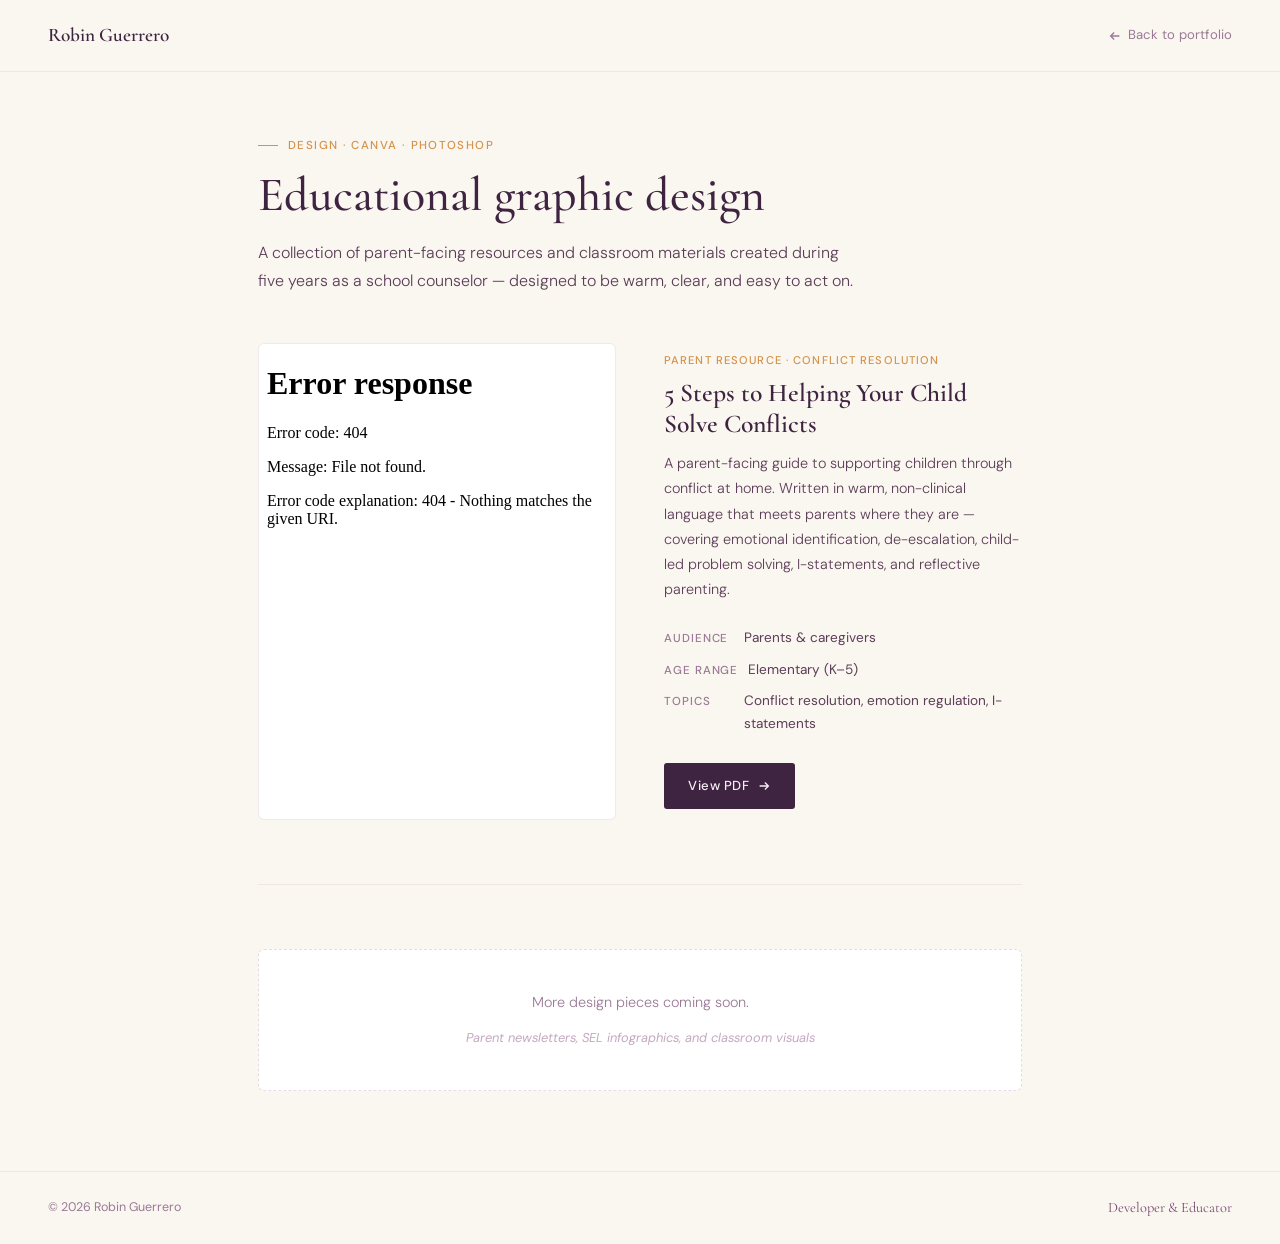
==== design-work.html @ 82683e05 "Added new project card and pdf file to design work" ====
<!DOCTYPE html>
<html lang="en">
<head>
<meta charset="UTF-8">
<meta name="viewport" content="width=device-width, initial-scale=1.0">
<title>Design Work — Robin Guerrero</title>
<link rel="preconnect" href="https://fonts.googleapis.com">
<link rel="preconnect" href="https://fonts.gstatic.com" crossorigin>
<link href="https://fonts.googleapis.com/css2?family=Cormorant+Garamond:ital,wght@0,400;0,500;0,600;1,400&family=DM+Sans:wght@300;400;500&display=swap" rel="stylesheet">
<style>
  :root {
    --plum-deep: #3E2440; --plum-mid: #7A4A72; --plum-light: #C4A8C0;
    --plum-wash: #F5EEF4; --amber: #D4924A; --amber-wash: #FAF3E8;
    --parchment: #FAF6F0; --ink: #2A1A28; --ink-mid: #5C3D58; --ink-light: #9A7A96;
    --white: #FFFFFF;
  }
  *, *::before, *::after { box-sizing: border-box; margin: 0; padding: 0; }
  html { scroll-behavior: smooth; }
  body { font-family: 'DM Sans', sans-serif; background: var(--parchment); color: var(--ink); line-height: 1.7; }

  nav {
    display: flex; justify-content: space-between; align-items: center;
    padding: 1.2rem 3rem;
    background: rgba(250,246,240,0.95);
    border-bottom: 1px solid rgba(196,168,192,0.2);
    position: sticky; top: 0; z-index: 100;
    backdrop-filter: blur(8px);
  }
  .nav-logo { font-family: 'Cormorant Garamond', serif; font-size: 1.2rem; font-weight: 600; color: var(--plum-deep); text-decoration: none; }
  .nav-back { font-size: 0.82rem; color: var(--ink-light); text-decoration: none; display: flex; align-items: center; gap: 6px; transition: color 0.2s; }
  .nav-back:hover { color: var(--amber); }

  .page-header { padding: 4rem 3rem 2rem; max-width: 860px; margin: 0 auto; }
  .page-tag { font-size: 0.72rem; font-weight: 500; letter-spacing: 0.12em; text-transform: uppercase; color: var(--amber); margin-bottom: 0.75rem; display: flex; align-items: center; gap: 10px; }
  .page-tag::before { content: ''; display: block; width: 20px; height: 1px; background: var(--amber); }
  .page-title { font-family: 'Cormorant Garamond', serif; font-size: clamp(2rem, 4vw, 3rem); font-weight: 500; color: var(--plum-deep); margin-bottom: 1rem; line-height: 1.15; }
  .page-sub { font-size: 1rem; color: var(--ink-mid); font-weight: 300; max-width: 600px; line-height: 1.75; }

  .pieces-wrap { padding: 1rem 3rem 5rem; max-width: 860px; margin: 0 auto; display: flex; flex-direction: column; gap: 4rem; }

  .piece { display: grid; grid-template-columns: 1fr 1fr; gap: 3rem; align-items: start; }
  .piece.reverse { direction: rtl; }
  .piece.reverse > * { direction: ltr; }

  .piece-preview {
    background: var(--white);
    border: 1px solid rgba(196,168,192,0.25);
    border-radius: 6px;
    overflow: hidden;
    aspect-ratio: 3/4;
    display: flex; align-items: stretch;
  }

  .piece-preview iframe {
    width: 100%; height: 100%; border: none;
    pointer-events: none;
  }

  .piece-preview-placeholder {
    width: 100%; display: flex; flex-direction: column;
    align-items: center; justify-content: center; gap: 12px;
    background: var(--plum-wash);
    padding: 2rem;
    text-align: center;
  }

  .placeholder-icon {
    width: 52px; height: 52px; border-radius: 50%;
    background: rgba(122,74,114,0.15);
    display: flex; align-items: center; justify-content: center;
  }

  .placeholder-icon svg { width: 24px; height: 24px; stroke: var(--plum-mid); fill: none; stroke-width: 1.5; }

  .placeholder-title { font-family: 'Cormorant Garamond', serif; font-size: 1.1rem; font-weight: 600; color: var(--plum-deep); }
  .placeholder-sub { font-size: 0.82rem; color: var(--ink-light); }

  .piece-info { padding-top: 0.5rem; }
  .piece-tag { font-size: 0.7rem; font-weight: 500; letter-spacing: 0.1em; text-transform: uppercase; color: var(--amber); margin-bottom: 0.5rem; }
  .piece-title { font-family: 'Cormorant Garamond', serif; font-size: 1.6rem; font-weight: 600; color: var(--plum-deep); line-height: 1.2; margin-bottom: 0.75rem; }
  .piece-desc { font-size: 0.9rem; color: var(--ink-mid); font-weight: 300; line-height: 1.75; margin-bottom: 1.5rem; }

  .piece-meta { display: flex; flex-direction: column; gap: 8px; margin-bottom: 1.75rem; }
  .piece-meta-row { display: flex; gap: 10px; align-items: baseline; }
  .meta-label { font-size: 0.72rem; font-weight: 500; letter-spacing: 0.08em; text-transform: uppercase; color: var(--ink-light); min-width: 70px; }
  .meta-value { font-size: 0.85rem; color: var(--ink-mid); }

  .piece-cta {
    display: inline-flex; align-items: center; gap: 8px;
    padding: 0.75rem 1.5rem;
    background: var(--plum-deep);
    color: var(--plum-wash);
    border-radius: 3px;
    font-size: 0.82rem; font-weight: 500; letter-spacing: 0.04em;
    text-decoration: none;
    transition: background 0.2s, transform 0.15s;
  }
  .piece-cta:hover { background: var(--plum-mid); transform: translateY(-1px); }
  .piece-cta svg { width: 14px; height: 14px; stroke: currentColor; fill: none; stroke-width: 1.5; }

  .divider { height: 1px; background: rgba(196,168,192,0.2); }

  .add-more {
    background: var(--white);
    border: 1.5px dashed rgba(196,168,192,0.4);
    border-radius: 6px;
    padding: 2.5rem;
    text-align: center;
  }
  .add-more p { font-size: 0.9rem; color: var(--ink-light); font-weight: 300; margin-bottom: 0.5rem; }
  .add-more span { font-size: 0.8rem; color: var(--plum-light); font-style: italic; }

  footer {
    padding: 1.5rem 3rem; border-top: 1px solid rgba(196,168,192,0.2);
    display: flex; justify-content: space-between; align-items: center;
  }
  .footer-copy { font-size: 0.78rem; color: var(--ink-light); }
  .footer-name { font-family: 'Cormorant Garamond', serif; font-size: 0.9rem; color: var(--plum-mid); }

  @media (max-width: 700px) {
    nav { padding: 1rem 1.5rem; }
    .page-header { padding: 2.5rem 1.5rem 1.5rem; }
    .pieces-wrap { padding: 1rem 1.5rem 3rem; gap: 3rem; }
    .piece { grid-template-columns: 1fr; gap: 1.5rem; }
    .piece.reverse { direction: ltr; }
    footer { flex-direction: column; gap: 0.5rem; text-align: center; padding: 1.5rem; }
  }
</style>
</head>
<body>

<nav>
  <a class="nav-logo" href="index.html">Robin Guerrero</a>
  <a class="nav-back" href="index.html">
    <svg width="14" height="14" viewBox="0 0 16 16" fill="none" stroke="currentColor" stroke-width="1.5"><path d="M13 8H3M7 4L3 8l4 4"/></svg>
    Back to portfolio
  </a>
</nav>

<div class="page-header">
  <p class="page-tag">Design · Canva · Photoshop</p>
  <h1 class="page-title">Educational graphic design</h1>
  <p class="page-sub">A collection of parent-facing resources and classroom materials created during five years as a school counselor — designed to be warm, clear, and easy to act on.</p>
</div>

<div class="pieces-wrap">

  <!-- PIECE 1 -->
  <div class="piece">
    <div class="piece-preview">
      <iframe
        src="5_Steps_to_Helping_Your_Child_Solve_Conflicts.pdf"
        title="5 Steps to Helping Your Child Solve Conflicts">
      </iframe>
    </div>
    <div class="piece-info">
      <p class="piece-tag">Parent resource · Conflict resolution</p>
      <h2 class="piece-title">5 Steps to Helping Your Child Solve Conflicts</h2>
      <p class="piece-desc">A parent-facing guide to supporting children through conflict at home. Written in warm, non-clinical language that meets parents where they are — covering emotional identification, de-escalation, child-led problem solving, I-statements, and reflective parenting.</p>
      <div class="piece-meta">
        <div class="piece-meta-row">
          <span class="meta-label">Audience</span>
          <span class="meta-value">Parents & caregivers</span>
        </div>
        <div class="piece-meta-row">
          <span class="meta-label">Age range</span>
          <span class="meta-value">Elementary (K–5)</span>
        </div>
        <div class="piece-meta-row">
          <span class="meta-label">Topics</span>
          <span class="meta-value">Conflict resolution, emotion regulation, I-statements</span>
        </div>
      </div>
      <a class="piece-cta" href="5_Steps_to_Helping_Your_Child_Solve_Conflicts.pdf" target="_blank">
        View PDF
        <svg viewBox="0 0 16 16"><path d="M3 8h10M9 4l4 4-4 4"/></svg>
      </a>
    </div>
  </div>

  <div class="divider"></div>

  <!-- PLACEHOLDER FOR MORE PIECES -->
  <div class="add-more">
    <p>More design pieces coming soon.</p>
    <span>Parent newsletters, SEL infographics, and classroom visuals</span>
  </div>

</div>

<footer>
  <span class="footer-copy">&copy; 2026 Robin Guerrero</span>
  <span class="footer-name">Developer &amp; Educator</span>
</footer>

</body>
</html>
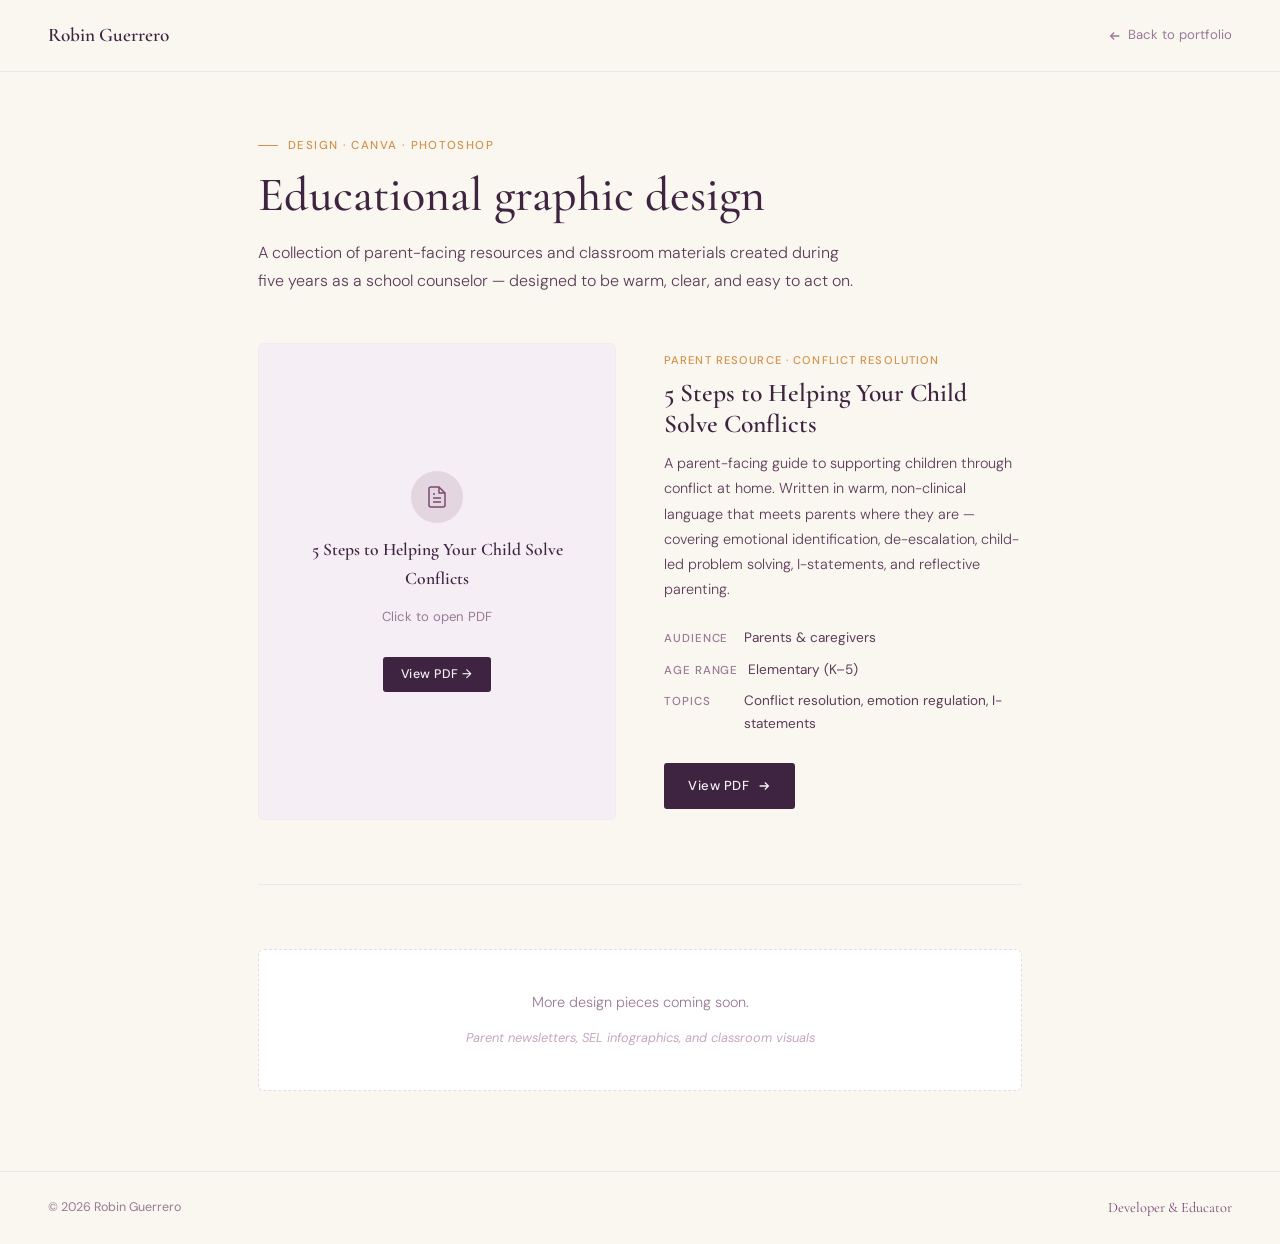
==== commit 7e2ff9bb: "Updated pdf viewer" ====
--- a/design-work.html
+++ b/design-work.html
@@ -56,6 +56,21 @@
     pointer-events: none;
   }
 
+  .piece-preview-link { text-decoration: none; transition: border-color 0.2s, transform 0.2s; }
+  .piece-preview-link:hover { border-color: var(--plum-mid); transform: translateY(-2px); }
+
+  .placeholder-badge {
+    margin-top: 1rem;
+    display: inline-block;
+    padding: 0.45rem 1.1rem;
+    background: var(--plum-deep);
+    color: var(--plum-wash);
+    border-radius: 3px;
+    font-size: 0.78rem;
+    font-weight: 500;
+    letter-spacing: 0.04em;
+  }
+
   .piece-preview-placeholder {
     width: 100%; display: flex; flex-direction: column;
     align-items: center; justify-content: center; gap: 12px;
@@ -147,12 +162,16 @@
 
   <!-- PIECE 1 -->
   <div class="piece">
-    <div class="piece-preview">
-      <iframe
-        src="5_Steps_to_Helping_Your_Child_Solve_Conflicts.pdf"
-        title="5 Steps to Helping Your Child Solve Conflicts">
-      </iframe>
-    </div>
+    <a class="piece-preview piece-preview-link" href="5_Steps_to_Helping_Your_Child_Solve_Conflicts.pdf" target="_blank" aria-label="Open PDF in new tab">
+      <div class="piece-preview-placeholder">
+        <div class="placeholder-icon">
+          <svg viewBox="0 0 24 24"><path d="M14 2H6a2 2 0 0 0-2 2v16a2 2 0 0 0 2 2h12a2 2 0 0 0 2-2V8z"/><polyline points="14 2 14 8 20 8"/><line x1="16" y1="13" x2="8" y2="13"/><line x1="16" y1="17" x2="8" y2="17"/><polyline points="10 9 9 9 8 9"/></svg>
+        </div>
+        <p class="placeholder-title">5 Steps to Helping Your Child Solve Conflicts</p>
+        <p class="placeholder-sub">Click to open PDF</p>
+        <div class="placeholder-badge">View PDF &rarr;</div>
+      </div>
+    </a>
     <div class="piece-info">
       <p class="piece-tag">Parent resource · Conflict resolution</p>
       <h2 class="piece-title">5 Steps to Helping Your Child Solve Conflicts</h2>
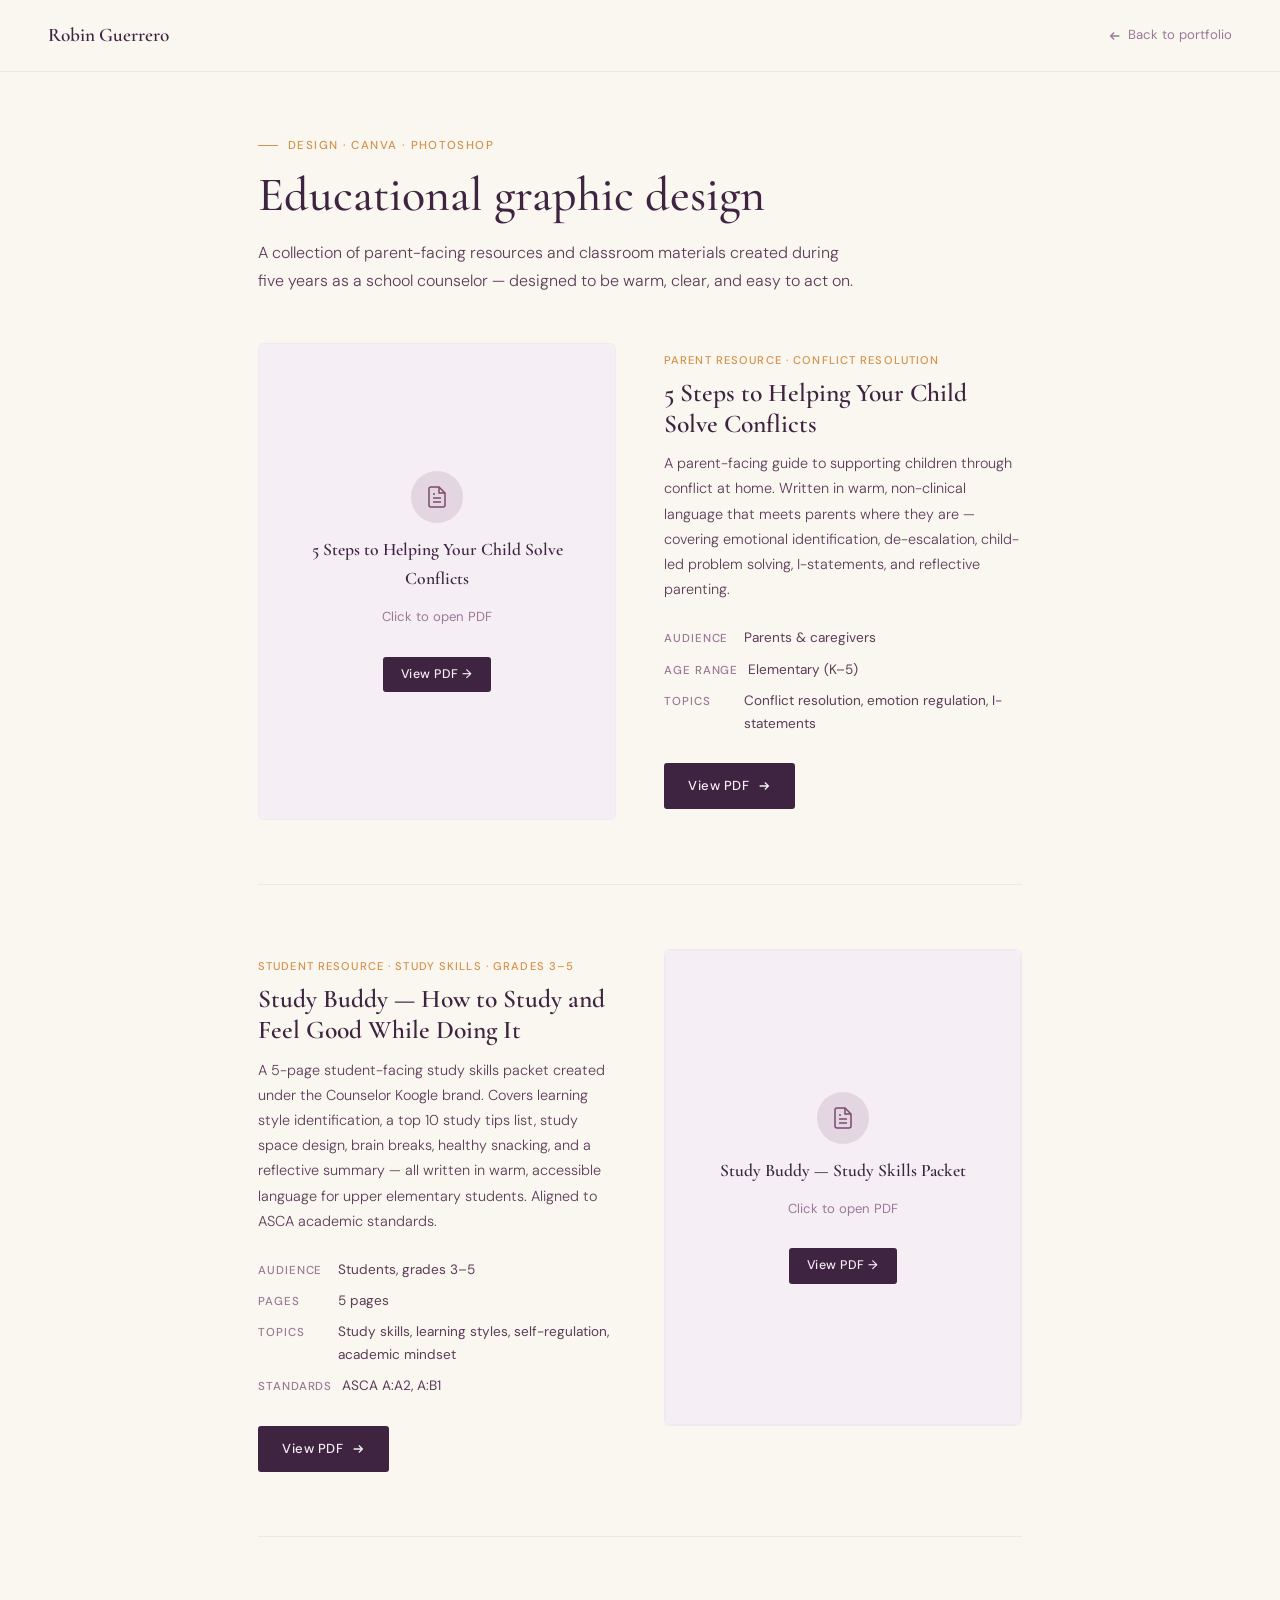
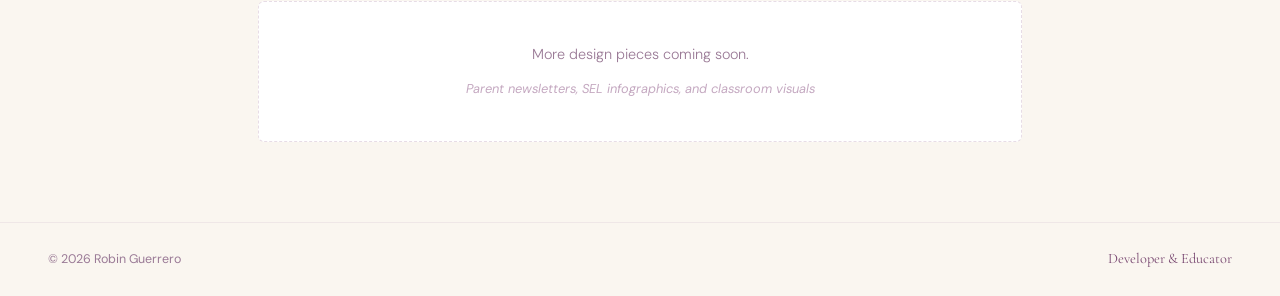
==== commit 134d5acd: "Added new PDF design portfolio piece" ====
--- a/design-work.html
+++ b/design-work.html
@@ -199,6 +199,51 @@
 
   <div class="divider"></div>
 
+  <!-- PIECE 2 -->
+  <div class="piece reverse">
+    <div class="piece-preview">
+      <a class="piece-preview piece-preview-link" href="StudyBuddyStudySkillsPacket3rd5thgrade-1.pdf" target="_blank" aria-label="Open Study Buddy PDF in new tab" style="display:flex;width:100%;height:100%;text-decoration:none;">
+        <div class="piece-preview-placeholder">
+          <div class="placeholder-icon">
+            <svg viewBox="0 0 24 24"><path d="M14 2H6a2 2 0 0 0-2 2v16a2 2 0 0 0 2 2h12a2 2 0 0 0 2-2V8z"/><polyline points="14 2 14 8 20 8"/><line x1="16" y1="13" x2="8" y2="13"/><line x1="16" y1="17" x2="8" y2="17"/><polyline points="10 9 9 9 8 9"/></svg>
+          </div>
+          <p class="placeholder-title">Study Buddy — Study Skills Packet</p>
+          <p class="placeholder-sub">Click to open PDF</p>
+          <div class="placeholder-badge">View PDF &rarr;</div>
+        </div>
+      </a>
+    </div>
+    <div class="piece-info">
+      <p class="piece-tag">Student resource · Study skills · Grades 3–5</p>
+      <h2 class="piece-title">Study Buddy — How to Study and Feel Good While Doing It</h2>
+      <p class="piece-desc">A 5-page student-facing study skills packet created under the Counselor Koogle brand. Covers learning style identification, a top 10 study tips list, study space design, brain breaks, healthy snacking, and a reflective summary — all written in warm, accessible language for upper elementary students. Aligned to ASCA academic standards.</p>
+      <div class="piece-meta">
+        <div class="piece-meta-row">
+          <span class="meta-label">Audience</span>
+          <span class="meta-value">Students, grades 3–5</span>
+        </div>
+        <div class="piece-meta-row">
+          <span class="meta-label">Pages</span>
+          <span class="meta-value">5 pages</span>
+        </div>
+        <div class="piece-meta-row">
+          <span class="meta-label">Topics</span>
+          <span class="meta-value">Study skills, learning styles, self-regulation, academic mindset</span>
+        </div>
+        <div class="piece-meta-row">
+          <span class="meta-label">Standards</span>
+          <span class="meta-value">ASCA A:A2, A:B1</span>
+        </div>
+      </div>
+      <a class="piece-cta" href="StudyBuddyStudySkillsPacket3rd5thgrade-1.pdf" target="_blank">
+        View PDF
+        <svg viewBox="0 0 16 16"><path d="M3 8h10M9 4l4 4-4 4"/></svg>
+      </a>
+    </div>
+  </div>
+
+  <div class="divider"></div>
+
   <!-- PLACEHOLDER FOR MORE PIECES -->
   <div class="add-more">
     <p>More design pieces coming soon.</p>
